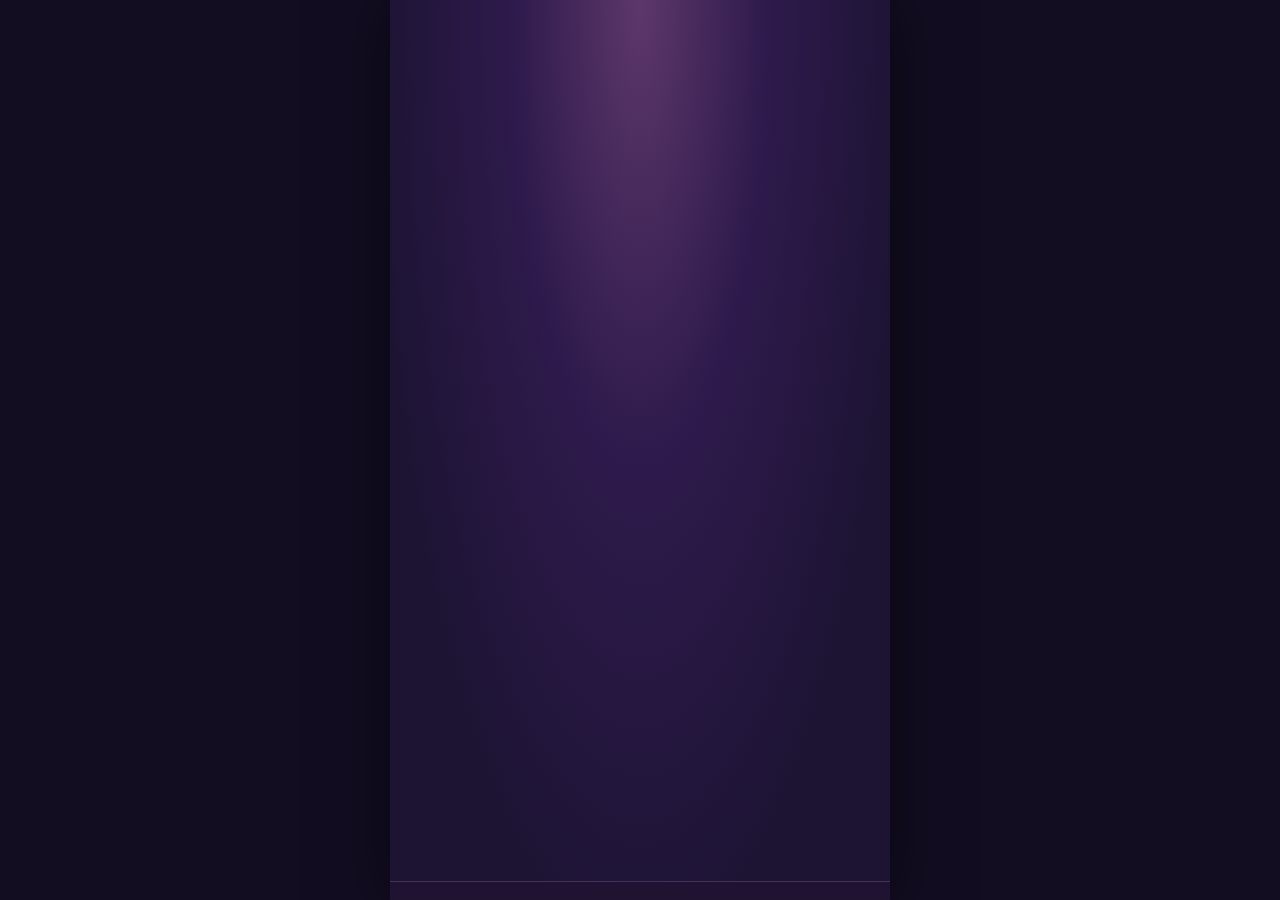
==== kirtan-tiles/index.html @ 55870509 "Add standalone Kirtan Tiles rhythm game with five synced tracks and responsive interface" ====
<!doctype html>
<html lang="en"><head><meta charset="utf-8"><meta name="viewport" content="width=device-width,initial-scale=1,viewport-fit=cover"><meta name="theme-color" content="#211442"><title>Kirtan Tiles — Tap the divine rhythm</title><link rel="manifest" href="manifest.webmanifest"><style>
:root{--bg:#20133b;--ink:#fff8e7;--muted:#cbbddc;--gold:#f8cf7a;--violet:#8054bb;--a:#eeb766;--b:#8a4e9a;--surface:#33214f;--safe:env(safe-area-inset-bottom,0px)}*{box-sizing:border-box}html,body{margin:0;min-height:100%;background:#120d21;color:var(--ink);font-family:system-ui,-apple-system,BlinkMacSystemFont,"Segoe UI",sans-serif}body{overscroll-behavior:none}button,input,select{font:inherit}button{color:inherit;cursor:pointer;touch-action:manipulation;-webkit-tap-highlight-color:transparent;border:0;background:none}button:focus-visible,input:focus-visible,select:focus-visible{outline:2px solid #ffda8e;outline-offset:3px}button:disabled{opacity:.48;cursor:default}#app{width:100%;max-width:500px;min-height:100vh;min-height:100dvh;margin:auto;background:radial-gradient(ellipse at 50% 0%,#5d376b 0%,#2e1a4c 36%,#1d1434 75%);position:relative;isolation:isolate;overflow:hidden;box-shadow:0 0 60px #0008}#app[data-page=game]{height:100vh;height:100dvh;min-height:0;display:flex;flex-direction:column;overflow:hidden;background:radial-gradient(ellipse at 50% 0%,var(--b),#231640 55%,#140d26 100%)}#app[data-skin=lotus]{--a:#f49ad2;--b:#944977}#app[data-skin=forest]{--a:#9cf2be;--b:#28674e}#app[data-skin=river]{--a:#8fe0fa;--b:#3b5d9d}.wrap{padding:0 20px calc(102px + var(--safe))}.top{display:flex;align-items:center;justify-content:space-between;gap:12px;padding:18px 0 12px}.brand{display:flex;gap:10px;align-items:center;font-size:14px;font-weight:800;letter-spacing:.13em}.brand small{display:block;letter-spacing:.06em;font-size:10px;color:var(--muted);margin-top:3px;font-weight:500}.brandmark{width:37px;height:37px;display:grid;place-items:center;background:linear-gradient(140deg,#ffdfa0,#b87b32);border-radius:12px;color:#492650;box-shadow:0 4px 0 #1a102e}.icon{width:22px;height:22px;display:inline-block;vertical-align:middle;flex-shrink:0}.iconbtn{width:44px;height:44px;border:1px solid #ffffff26;border-radius:16px;background:#ffffff0c;display:grid;place-items:center}.iconbtn:active,.cardbtn:active{transform:scale(.97)}.pill{display:inline-flex;align-items:center;gap:6px;border-radius:30px;background:#211432b0;border:1px solid #f7d78b42;color:#ffdc96;padding:8px 12px;font-size:12px;font-weight:800;white-space:nowrap}.hero{position:relative;margin-top:10px;border:1px solid #f2ce814a;border-radius:27px;background:radial-gradient(ellipse at 50% 46%,#8c5c90 0%,#513063 42%,#26163f 79%);overflow:hidden;min-height:326px;text-align:center;box-shadow:0 13px 26px #0d07194a}.hero:before,.hero:after{content:"";position:absolute;top:-45px;bottom:-45px;width:33%;border:1px solid #f9d99338;border-radius:50%;pointer-events:none}.hero:before{left:-18%}.hero:after{right:-18%}.hero .eyebrow{position:relative;padding-top:19px;font-size:10px;letter-spacing:.26em;color:#fbe0a1;font-weight:700}.hero h1{position:relative;font-family:Georgia,serif;font-size:clamp(42px,12vw,62px);font-weight:700;line-height:.87;margin:11px 0 0;letter-spacing:-2px;text-shadow:0 3px 1px #342041}.hero h1 span{display:block;color:#ffd384;font-size:.78em;letter-spacing:4px;margin-top:7px}.heroart{width:100%;height:184px;display:block;margin:0 auto;position:relative}.hero .sub{position:relative;margin:-2px 10px 18px;font-size:12px;color:#f2dbf4;font-weight:500;letter-spacing:.06em}.play{min-height:62px;border-radius:19px;background:linear-gradient(180deg,#ffe2a2,#f1b85f 60%,#d89441);color:#352043;font-weight:900;font-size:19px;box-shadow:0 5px 0 #8c592c,0 9px 22px #0c081b55;display:flex;align-items:center;justify-content:center;gap:12px;width:100%;margin:17px 0 15px}.play:active{transform:translateY(3px);box-shadow:0 2px 0 #8c592c}.mini-label{font-size:10px;letter-spacing:.16em;font-weight:800;color:#e7c381;text-transform:uppercase}.sectionhead{display:flex;justify-content:space-between;align-items:center;gap:8px;margin:25px 0 13px}.sectionhead h2{margin:0;font-size:18px;font-weight:800}.sectionhead button{font-size:12px;color:var(--gold);padding:10px}.quickgrid{display:grid;grid-template-columns:1fr 1fr;gap:10px}.cardbtn,.panel{border:1px solid #bda6e33b;background:linear-gradient(145deg,#503263,#302045);border-radius:19px;box-shadow:0 5px 12px #130d2640}.cardbtn{text-align:left;padding:14px;min-height:98px;display:flex;flex-direction:column;gap:7px}.cardbtn .icon{color:#f3cb87;width:26px;height:26px}.cardbtn b{font-size:15px}.cardbtn small{color:#cbbcd9;font-size:11px;line-height:1.4}.nav{position:fixed;bottom:0;left:50%;transform:translateX(-50%);width:min(100%,500px);background:#211431f5;display:grid;grid-template-columns:repeat(4,1fr);padding:9px 10px calc(9px + var(--safe));border-top:1px solid #cfa97438;z-index:10;backdrop-filter:blur(10px)}.nav button{display:flex;flex-direction:column;align-items:center;gap:5px;padding:9px 2px;font-size:11px;color:#cbbddc;border-radius:13px;font-weight:650;min-height:54px}.nav button.active{color:#ffda96;background:#fbdc8d17}.nav .icon{width:21px;height:21px}.nav[hidden]{display:none}.pagehead{display:flex;align-items:center;gap:12px;margin:8px 0 17px}.pagehead h1{margin:0;font-size:24px;letter-spacing:-.6px}.pagehead p{font-size:12px;color:var(--muted);margin:5px 0 0}.tabs{display:flex;gap:7px;overflow:auto;scrollbar-width:none;margin:12px 0 18px;padding:2px 0}.tabs button{border:1px solid #fff2;border-radius:24px;padding:10px 14px;font-size:12px;font-weight:750;white-space:nowrap;min-height:44px}.tabs button.active{background:#ffda8f;color:#332144;border-color:#ffda8f}.song{display:grid;grid-template-columns:75px 1fr 44px;align-items:center;gap:12px;margin:10px 0;padding:10px;border:1px solid #c7afdd30;border-radius:19px;background:linear-gradient(145deg,#4a2e60,#302145);min-height:96px}.song .cover{width:75px;height:75px;display:grid;place-items:center;background:radial-gradient(circle at 30% 25%,var(--c),#38254b 100%);border-radius:13px;position:relative;overflow:hidden;border:1px solid #fff3}.cover svg{width:67px;height:67px}.song h3{margin:0 0 5px;font-size:15px;line-height:1.25}.song p{margin:0;font-size:11px;color:#d9c8e8}.song .tag{display:inline-block;color:#ffe0a5;font-size:10px;font-weight:800;margin:5px 0 0}.song .start{width:44px;height:44px;border-radius:15px;background:#f9ce85;color:#332045;display:grid;place-items:center}.song .start[disabled]{background:#493a62;color:#e3d4f7}.stars{font-size:16px;color:#ffda7b;letter-spacing:2px}.panel{padding:17px;margin:13px 0}.panel h2{font-size:17px;margin:0 0 8px}.panel p{color:var(--muted);font-size:13px;line-height:1.55}.row{display:flex;align-items:center;justify-content:space-between;gap:12px;padding:13px 0;border-bottom:1px solid #ffffff17}.row:last-child{border:0}.row label,.row span{font-size:13px}.row small{display:block;color:var(--muted);font-size:11px;margin-top:4px}.row input[type=range]{width:44%;accent-color:#f5cf87}.row select{background:#241735;border:1px solid #806899;border-radius:11px;color:white;padding:9px;max-width:48%}.toggle{padding:9px 14px;border-radius:25px;border:1px solid #f5d48c55;color:#ffda96;min-width:65px;min-height:44px}.toggle.on{background:#f5cf87;color:#352044;font-weight:800}.muted{color:var(--muted);font-size:12px;line-height:1.5}.skin-grid{display:grid;grid-template-columns:1fr 1fr;gap:10px}.skin{padding:11px;border:1px solid #fff2;background:#35234e;border-radius:17px}.skin-art{height:90px;display:flex;justify-content:center;align-items:center;gap:4px;border-radius:11px;background:radial-gradient(circle,var(--c),#21142f)}.skin-art i{width:19%;height:50px;border-radius:7px;background:linear-gradient(#fff9,var(--c));border:1px solid #ffe3a2;transform:translateY(var(--offset,0px))}.skin b{display:block;margin:9px 0 4px;font-size:13px}.skin button{width:100%;border-radius:10px;min-height:40px;background:#f3cb85;color:#342146;font-weight:800;font-size:12px}.skin.active{border-color:#ffda96}.skin.active button{background:#f3cb8530;color:#ffe0a6}.game-head{display:flex;gap:10px;align-items:center;justify-content:space-between;padding:10px 14px 7px;flex-shrink:0}.game-head .songtitle{flex:1;min-width:0}.songtitle b{display:block;white-space:nowrap;text-overflow:ellipsis;overflow:hidden;font-size:14px}.songtitle small{color:var(--muted);font-size:10px}.game-head .iconbtn{width:40px;height:40px}.progress{height:4px;border-radius:8px;background:#ffffff25;margin:0 14px 7px;overflow:hidden;flex-shrink:0}.progress i{display:block;width:0;height:100%;background:linear-gradient(90deg,#ac7bea,var(--a));box-shadow:0 0 8px var(--a)}.game-hud{display:grid;grid-template-columns:1fr 1fr 1fr;text-align:center;margin:0 13px 7px;padding:8px 0;border:1px solid #ffffff25;background:#22133588;border-radius:15px;flex-shrink:0}.game-hud small{font-size:9px;letter-spacing:.13em;text-transform:uppercase;color:#d9c8ea;font-weight:800;display:block}.game-hud strong{font-size:19px;font-variant-numeric:tabular-nums;display:block;line-height:1.25;color:#fff6df}.game-hud strong.accent{color:var(--a)}.stage{position:relative;flex:1;min-height:0;margin:0 12px;overflow:hidden;background:linear-gradient(#28163ed9,#28163ee8 70%,#180e2f);border:1px solid #d1b7ed45;border-radius:19px 19px 12px 12px;touch-action:none;user-select:none;isolation:isolate}.stage:before{position:absolute;inset:0;content:"";background:radial-gradient(ellipse at 50% 16%,var(--b),transparent 66%);opacity:.56;pointer-events:none}.lanes{position:absolute;inset:0;display:grid;grid-template-columns:repeat(4,1fr);pointer-events:none}.lane{border-right:1px solid #d6bbed28;position:relative;background:linear-gradient(90deg,#fff0,#fff2 50%,#fff0);opacity:.4}.lane:last-child{border:0}.lane.lit{opacity:1;background:linear-gradient(0deg,var(--a),transparent 45%)}.stage-ornament{position:absolute;inset:11% 10% auto;opacity:.11;width:80%;pointer-events:none}.notes{position:absolute;inset:0;pointer-events:none;overflow:hidden;z-index:2}.note{position:absolute;left:calc(var(--lane)*25% + 2%);width:21%;height:64px;top:0;border-radius:12px;border:1px solid #ffdf9e;background:linear-gradient(145deg,#ffe4a8,#c58542);box-shadow:0 4px 0 #6e492a,0 0 13px #fbc77445;display:grid;place-items:center;will-change:transform;color:#4c2b57}.note:nth-child(4n+2){background:linear-gradient(145deg,#f6b9ee,#a562bd);border-color:#ffdcff;box-shadow:0 4px 0 #5b326d,0 0 13px #ff98df35}.note .icon{width:29px;height:29px}.note.hit{opacity:0;transition:opacity .1s}.strike{position:absolute;left:0;right:0;top:82%;height:2px;background:var(--a);box-shadow:0 0 13px 2px var(--a);z-index:3;pointer-events:none}.strike:after{content:"";position:absolute;inset:-17px 0;background:linear-gradient(transparent,#f6d28b18,transparent)}.pads{position:absolute;top:82%;bottom:0;left:0;right:0;display:grid;grid-template-columns:repeat(4,1fr);z-index:4;pointer-events:none}.pad{position:relative;display:flex;align-items:center;justify-content:center;flex-direction:column;color:#ffe4ab;border-right:1px solid #ba8c6e55;background:linear-gradient(#ffffff12,#0b061a55);font-size:10px;gap:5px;font-weight:800}.pad:last-child{border:0}.pad .icon{width:24px;height:24px}.pad.pressed{background:linear-gradient(#ffe2a688,#9d5eab44);color:#fff}.judgment{position:absolute;z-index:5;left:50%;top:44%;transform:translate(-50%,-50%);text-align:center;pointer-events:none;white-space:nowrap;font-size:clamp(25px,8vw,38px);font-weight:900;color:#ffe9b2;text-shadow:0 2px 1px #40244b,0 0 20px #dc9d49;opacity:0}.judgment.show{animation:judge .48s ease-out}.judgment small{display:block;font-size:12px;font-weight:700;letter-spacing:.1em;margin-top:3px;color:#fff}.judgment.miss{color:#ffadbd}.countdown{position:absolute;inset:0;z-index:6;display:grid;place-content:center;text-align:center;background:#1e123d68;pointer-events:none;text-shadow:0 4px #1c1232}.countdown[hidden]{display:none}.countdown strong{font-size:78px;color:#ffe3a3;line-height:1}.countdown span{font-size:13px;color:#f8edff;margin-top:10px;font-weight:700}.game-foot{text-align:center;padding:8px 10px calc(8px + var(--safe));font-size:11px;color:#d4c4e3;flex-shrink:0}.dialog-back{position:fixed;inset:0;background:#100a23bb;display:grid;place-items:center;z-index:20;padding:18px;backdrop-filter:blur(5px)}.dialog{width:min(100%,430px);max-height:92dvh;overflow:auto;border:1px solid #e9c68670;background:radial-gradient(ellipse at 50% 0,#684372,#2f204a 75%);border-radius:28px;padding:23px;text-align:center;box-shadow:0 20px 50px #0008}.dialog h2{font-size:27px;letter-spacing:-.5px;margin:8px 0 4px}.dialog p{font-size:13px;color:#e2d2ef;line-height:1.5;margin:8px 0 20px}.dialog .play{margin:12px 0}.outline{display:block;border:1px solid #ebd0ac55;border-radius:15px;width:100%;padding:14px;font-size:14px;font-weight:800;min-height:48px;margin:10px 0;color:#ffe6ae}.result-art{display:grid;place-items:center;margin:10px 0 4px}.result-art svg{width:150px;height:110px}.result-stars{font-size:39px;letter-spacing:5px;color:#ffda87;text-shadow:0 0 15px #f3af5566;line-height:1.15}.result-score{font-size:45px;letter-spacing:-1px;font-weight:900;margin:8px 0 12px}.metrics{display:grid;grid-template-columns:repeat(3,1fr);gap:8px;margin:13px 0}.metrics div{border:1px solid #ffffff25;background:#25163d80;border-radius:13px;padding:12px 2px}.metrics small{display:block;font-size:10px;color:#cbbcdc;margin-bottom:4px}.metrics b{font-size:17px}.badge{display:inline-block;padding:7px 12px;border:1px solid #ffdaa64d;border-radius:20px;font-size:12px;color:#ffdda2;background:#ffd78913;font-weight:800}.twinkle{animation:float 4s ease-in-out infinite}@keyframes float{50%{transform:translateY(-6px)}}@keyframes judge{0%{opacity:0;transform:translate(-50%,-42%) scale(.85)}18%{opacity:1;transform:translate(-50%,-50%) scale(1.1)}70%{opacity:1}100%{opacity:0;transform:translate(-50%,-75%) scale(1)}}@media(max-width:360px){.wrap{padding-left:13px;padding-right:13px}.hero{min-height:302px}.heroart{height:164px}.song{grid-template-columns:61px 1fr 44px;gap:9px}.song .cover{width:61px;height:65px}.game-hud strong{font-size:17px}.note{height:55px}}@media(max-height:590px){.game-head{padding-top:5px}.game-hud{padding:3px 0}.game-foot{padding-top:4px}.note{height:48px}}@media(prefers-reduced-motion:reduce){.twinkle{animation:none}.judgment.show{animation-duration:.35s}}
</style></head><body><main id="app" data-page="home" data-skin="gold"><div id="screen"></div><nav id="nav" class="nav" aria-label="Navigation"></nav></main><div id="modal"></div>
<script>
'use strict';
const $=id=>document.getElementById(id), app=$('app'), screen=$('screen'), nav=$('nav'), modal=$('modal');
const path={home:'M3 10l9-7 9 7v10h-6v-7H9v7H3z',music:'M9 18V5l12-2v13M9 18a3 3 0 1 1-3-3h3m12 1a3 3 0 1 1-3-3h3',spark:'M12 2l2.7 7.3L22 12l-7.3 2.7L12 22l-2.7-7.3L2 12l7.3-2.7z',settings:'M12 8a4 4 0 1 0 0 8 4 4 0 0 0 0-8z M12 2v3m0 14v3M2 12h3m14 0h3M5 5l2 2m10 10 2 2M19 5l-2 2M7 17l-2 2',play:'M8 4l13 8-13 8z',back:'M19 12H5m7-7-7 7 7 7',pause:'M8 5v14M16 5v14',lock:'M6 10h12v10H6zM8 10V7a4 4 0 0 1 8 0v3',trophy:'M7 3h10v8a5 5 0 0 1-10 0zM7 5H3v3a4 4 0 0 0 4 4m10-7h4v3a4 4 0 0 1-4 4M12 16v5m-5 0h10',lotus:'M12 21C7 20 3 17 2 11c5 0 8 3 10 7C9 13 8 7 12 3c4 4 3 10 0 15 2-4 5-7 10-7-1 6-5 9-10 10z',flute:'M3 19 20 2l2 2L5 21zM10 15l-1-1m5-3-1-1m5-3-1-1',drum:'M6 4q6-3 12 0l3 14q-9 5-18 0zM6 4q6 5 12 0M3 18q9-4 18 0M8 7l-2 10m6-9v8m4-9 2 10',bell:'M4 17h16l-3-4V8a5 5 0 0 0-10 0v5zm6 3a2 2 0 0 0 4 0',grid:'M3 3h7v7H3zM14 3h7v7h-7zM3 14h7v7H3zM14 14h7v7h-7z',calendar:'M4 6h16v15H4zM4 10h16M8 3v6m8-6v6M8 14h2m4 0h2m-8 4h2',headphones:'M3 14v-3a9 9 0 0 1 18 0v3M3 13h4v7H3zm14 0h4v7h-4z',check:'M4 12l5 5L20 6',refresh:'M20 7a9 9 0 1 0 1 8m-1-8V2m0 5h-5'};
const ic=(n)=>'<svg class="icon" viewBox="0 0 24 24" fill="none" stroke="currentColor" stroke-width="1.75" stroke-linecap="round" stroke-linejoin="round" aria-hidden="true"><path d="'+(path[n]||path.spark)+'"/></svg>';
function art(type='hero'){let id='art'+type;return '<svg viewBox="0 0 380 190" xmlns="http://www.w3.org/2000/svg" aria-hidden="true"><defs><linearGradient id="'+id+'g" x2=".2" y2="1"><stop stop-color="#ffe8a4"/><stop offset=".5" stop-color="#e4a75b"/><stop offset="1" stop-color="#a45a3e"/></linearGradient><linearGradient id="'+id+'v" x2="1" y2="1"><stop stop-color="#d6a1db"/><stop offset="1" stop-color="#68417b"/></linearGradient><radialGradient id="'+id+'s"><stop stop-color="#f8d88a" stop-opacity=".62"/><stop offset="1" stop-color="#e1a2ca" stop-opacity="0"/></radialGradient></defs><ellipse cx="190" cy="91" rx="125" ry="87" fill="url(#'+id+'s)"/><g fill="none" stroke="#f9d58e" stroke-opacity=".5"><path d="M62 164V90Q62 46 98 37Q153 17 190 1Q227 17 282 37Q318 46 318 90V164"/><path d="M75 165V93Q75 52 109 45Q156 27 190 11Q224 27 271 45Q305 52 305 93V165"/><path d="M34 174H346M85 179h210"/></g><g opacity=".4" fill="#f5d699"><circle cx="102" cy="65" r="2"/><circle cx="276" cy="57" r="3"/><circle cx="50" cy="115" r="2"/><circle cx="324" cy="119" r="2"/><circle cx="244" cy="28" r="2"/><circle cx="139" cy="35" r="2"/></g><g transform="translate(190 87) rotate(-27)"><path d="M-8 24Q-62-16-36-59Q-7-91 15-57Q39-22 8 24L0 48Z" fill="#539580" stroke="#ecd382" stroke-width="1.3"/><path d="M-4 13Q-35-15-21-43Q-4-65 11-41Q24-14 5 13Z" fill="#dfb266"/><ellipse cx="-4" cy="-23" rx="12" ry="19" fill="#247a90"/><ellipse cx="-4" cy="-23" rx="6" ry="10" fill="#50306c"/><path d="M0 49Q-2 17-4-23" stroke="#f0cb76" stroke-width="1.8" fill="none"/></g><g transform="translate(190 112) rotate(-24)"><rect x="-107" y="-10" width="213" height="20" rx="10" fill="url(#'+id+'g)" stroke="#ffdf99" stroke-width="1.5"/><path d="M-88-10V10M-80-10V10M78-10V10M87-10V10" stroke="#8d5a44" stroke-width="3"/>'+[-46,-25,-4,17,38,59].map(x=>'<ellipse cx="'+x+'" cy="-1" rx="4.5" ry="5" fill="#68425a" stroke="#fce2a2" stroke-width=".8"/>').join('')+'<path d="M98-7q18-10 23 4m-20 8q17 8 26-3" stroke="#f9d58d" fill="none" stroke-width="2"/></g><g transform="translate(86 135) rotate(13)"><path d="M-34-19Q0-35 34-19L40 19Q0 36-40 19Z" fill="url(#'+id+'v)" stroke="#f6cb86" stroke-width="2"/><ellipse cx="-35" cy="0" rx="12" ry="21" fill="#ffe0a0" stroke="#88563f" stroke-width="2"/><ellipse cx="-35" cy="0" rx="5" ry="11" fill="#65415c"/><ellipse cx="35" cy="0" rx="11" ry="21" fill="#e9bd80" stroke="#875244" stroke-width="2"/><path d="M-24-22-17 23M-10-26-6 26M4-26 7 26M18-24 23 22" stroke="#ffe0a0" stroke-width="1.5"/></g><g transform="translate(287 140)"><ellipse cx="-13" cy="0" rx="22" ry="12" fill="#9d613e" transform="rotate(-15)"/><ellipse cx="-13" cy="-3" rx="22" ry="12" fill="url(#'+id+'g)" stroke="#ffe1a0"/><ellipse cx="15" cy="10" rx="22" ry="12" fill="#a2663d" transform="rotate(20)"/><ellipse cx="15" cy="7" rx="22" ry="12" fill="url(#'+id+'g)" stroke="#ffe1a0"/><ellipse cx="-13" cy="-3" rx="7" ry="4" fill="#9d633c"/><ellipse cx="15" cy="7" rx="7" ry="4" fill="#9d633c"/></g><g fill="#f5cce9" stroke="#f5d58a" stroke-width=".8" transform="translate(190 174)"><path d="M0 0Q-24-1-33-17Q-15-18 0 0Q-12-20 0-28Q12-20 0 0Q15-18 33-17Q24-1 0 0Z"/></g><g fill="#ffe0a0"><path d="M44 70l2 6 6 2-6 2-2 6-2-6-6-2 6-2zM335 66l2 6 6 2-6 2-2 6-2-6-6-2 6-2zM224 78l1 4 4 1-4 1-1 4-1-4-4-1 4-1z"/></g></svg>'}
function cover(song){return '<svg viewBox="0 0 80 80" aria-hidden="true"><circle cx="40" cy="40" r="32" fill="#ffffff11" stroke="#ffe3a252"/><path d="M11 60V33Q11 18 40 6Q69 18 69 33V60M8 63H72" fill="none" stroke="#ffe2a375" stroke-width="1.5"/><g transform="translate(20 20) scale(1.67)" fill="none" stroke="#ffe2a3" stroke-width="1.5" stroke-linecap="round" stroke-linejoin="round"><path d="'+path[song.icon]+'"/></g><path d="M8 19l2 4 4 2-4 2-2 4-2-4-4-2 4-2zM71 47l2 4 4 2-4 2-2 4-2-4-4-2 4-2z" fill="#ffe0a0"/></svg>'}
const trn={home:['Home','होम','मुख्यपृष्ठ'],songs:['Songs','धुनें','धून'],collection:['Collection','संग्रह','संग्रह'],settings:['Settings','सेटिंग्स','सेटिंग्ज'],title:['Kirtan Tiles','कीर्तन टाइल्स','कीर्तन टाइल्स'],tag:['Tap the divine rhythm','भक्ति की लय में खेलें','भक्तीच्या तालात खेळा'],play:['Play now','खेलें','खेळा'],choose:['Choose a rhythm','धुन चुनें','धून निवडा'],daily:['Daily challenge','दैनिक चुनौती','दैनिक आव्हान'],dailySub:['A new rhythm every day','हर दिन नई धुन','दररोज नवी धून'],practice:['Practice mode','अभ्यास','सराव'],practiceSub:['Play without pressure','बिना दबाव खेलें','दडपणाशिवाय खेळा'],how:['How to play','कैसे खेलें','कसे खेळायचे'],howBody:['Tap a lane when its tile reaches the gold line. Perfect timing builds a combo. Finish with at least 60% accuracy to unlock the next rhythm. Practice never locks you out.','जब टाइल सुनहरी रेखा तक पहुँचे तो उसी लेन पर टैप करें। सही समय से कॉम्बो बढ़ता है। अगली धुन के लिए 60% सटीकता चाहिए।','टाइल सोनेरी रेषेवर आल्यावर त्या लेनवर टॅप करा. योग्य वेळ साधल्यास कॉम्बो वाढतो. पुढील धूनसाठी 60% अचूकता हवी.'],all:['All','सभी','सर्व'],easy:['Easy','आसान','सोपी'],medium:['Medium','मध्यम','मध्यम'],hard:['Hard','कठिन','कठीण'],score:['Score','अंक','गुण'],combo:['Combo','कॉम्बो','कॉम्बो'],accuracy:['Accuracy','सटीकता','अचूकता'],best:['Best score','सर्वोच्च अंक','सर्वोच्च गुण'],perfect:['Perfect','परफेक्ट','परफेक्ट'],great:['Great','बहुत अच्छा','खूप छान'],good:['Good','अच्छा','छान'],miss:['Miss','चूक','चूक'],ready:['Get ready','तैयार रहें','तयार व्हा'],tap:['Tap on the golden line','सुनहरी रेखा पर टैप करें','सोनेरी रेषेवर टॅप करा'],paused:['Paused','रुका हुआ','थांबले'],resume:['Resume','जारी रखें','पुढे खेळा'],retry:['Retry','फिर खेलें','पुन्हा खेळा'],exit:['Back to songs','धुनों पर जाएँ','धूनांकडे परत'],complete:['Wonderful seva!','बहुत सुंदर सेवा!','सुंदर सेवा!'],again:['Keep the rhythm!','लय का अभ्यास करें!','तालाचा सराव करा!'],next:['Next rhythm','अगली धुन','पुढील धून'],finished:['Rhythm complete','धुन पूरी हुई','धून पूर्ण'],max:['Max combo','अधिकतम कॉम्बो','कमाल कॉम्बो'],hits:['Notes hit','सही नोट','योग्य नोट्स'],on:['On','चालू','चालू'],off:['Off','बंद','बंद'],music:['Music volume','संगीत की आवाज़','संगीताचा आवाज'],effects:['Effects volume','ध्वनि की आवाज़','ध्वनीचा आवाज'],language:['Language','भाषा','भाषा'],offset:['Timing adjustment','समय समायोजन','वेळ समायोजन'],offsetSub:['For audio delay on Bluetooth','ब्लूटूथ ऑडियो देरी के लिए','ब्लूटूथ ऑडिओ विलंबासाठी'],privacy:['Offline-ready • No ads • No account','ऑफलाइन • विज्ञापन नहीं • खाता नहीं','ऑफलाइन • जाहिराती नाहीत • खाते नाही'],unlock:['Unlock with stars','सितारों से खोलें','ताऱ्यांनी उघडा'],apply:['Apply','लगाएँ','लावा'],active:['Applied','लगा हुआ','लागू'],stars:['Stars earned','प्राप्त सितारे','मिळालेले तारे'],practiceOnly:['Practice complete','अभ्यास पूरा','सराव पूर्ण'],audioFail:['Audio is unavailable. You can still play in silent mode.','ऑडियो उपलब्ध नहीं है। आप बिना ध्वनि खेल सकते हैं।','ऑडिओ उपलब्ध नाही. आवाजाशिवाय खेळता येईल.']};
const songs=[{id:'forest',name:['Vrindavan Morning','वृंदावन प्रभात','वृंदावन प्रभात'],kind:'easy',bpm:84,bars:12,root:60,icon:'flute',color:'#548c82',style:'forest'},{id:'kartal',name:['Kartal Joy','करताल आनंद','करताल आनंद'],kind:'easy',bpm:100,bars:12,root:62,icon:'bell',color:'#a470a1',style:'lotus'},{id:'yamuna',name:['Yamuna Melody','यमुना की धुन','यमुनेची धून'],kind:'medium',bpm:112,bars:16,root:60,icon:'lotus',color:'#577fad',style:'river'},{id:'mridanga',name:['Mridanga Utsav','मृदंग उत्सव','मृदंग उत्सव'],kind:'medium',bpm:124,bars:16,root:65,icon:'drum',color:'#b97959',style:'gold'},{id:'sankirtan',name:['Sankirtan Celebration','संकीर्तन उत्सव','संकीर्तन उत्सव'],kind:'hard',bpm:144,bars:20,root:62,icon:'music',color:'#9b6db5',style:'lotus'}];
const skins=[{id:'gold',name:'Temple Gold',cost:0,c:'#eab66f'},{id:'lotus',name:'Lotus Bloom',cost:3,c:'#d68ec7'},{id:'forest',name:'Vrindavan Green',cost:6,c:'#75c69a'},{id:'river',name:'Yamuna Blue',cost:10,c:'#83cbe9'}];
const defaults={lang:'en',music:70,effects:70,offset:0,skin:'gold',best:{},unlocked:1};let state={...defaults};try{const x=JSON.parse(localStorage.getItem('kt-save-v1')||'{}');if(x&&typeof x==='object'){state={...defaults,...x};state.unlocked=Math.max(1,Math.min(songs.length,Number(state.unlocked)||1));if(!['en','hi','mr'].includes(state.lang))state.lang='en';if(!skins.some(s=>s.id===state.skin))state.skin='gold';if(!state.best||typeof state.best!=='object')state.best={};for(const k of ['music','effects'])state[k]=Math.max(0,Math.min(100,Number(state[k])||0));state.offset=Math.max(-200,Math.min(200,Number(state.offset)||0))}}catch{}const save=()=>{try{localStorage.setItem('kt-save-v1',JSON.stringify(state))}catch{}};
const lang=()=>['en','hi','mr'].indexOf(state.lang),t=k=>trn[k]?.[lang()]||k,sname=s=>s.name[lang()],fmt=n=>Math.round(n).toLocaleString('en-IN'),starCount=()=>Object.values(state.best).reduce((a,b)=>a+(Math.min(3,Math.max(0,+b.stars||0))),0);
let page='home',filter='all',practice=false,selectedSong=0,run=null,raf=0,ac=null,bus=null,fx=null,noise=null,voices=new Set(),soundReady=false,screenVersion=0;
const button=(label,act,cls='outline',icon='')=>'<button class="'+cls+'" data-act="'+act+'">'+(icon?ic(icon):'')+t(label)+'</button>';
function top(){return '<div class="top"><div class="brand"><span class="brandmark">'+ic('lotus')+'</span><div>KIRTAN TILES<small>RHYTHM &amp; DEVOTION</small></div></div><span class="pill">'+ic('spark')+' '+starCount()+'</span></div>'}
function title(key,sub=''){return '<div class="pagehead"><button class="iconbtn" data-act="home" aria-label="'+t('home')+'">'+ic('back')+'</button><div><h1>'+t(key)+'</h1>'+(sub?'<p>'+sub+'</p>':'')+'</div></div>'}
function duration(s){let d=Math.round(s.bars*4*60/s.bpm);return Math.floor(d/60)+':'+String(d%60).padStart(2,'0')}
function stars(n){return '<span class="stars" aria-label="'+n+' stars">'+('★'.repeat(n)+'☆'.repeat(3-n))+'</span>'}
function songCard(s,i){let locked=!practice&&i>=state.unlocked,b=state.best[s.id];return '<article class="song"><div class="cover" style="--c:'+s.color+'">'+cover(s)+'</div><div><h3>'+sname(s)+'</h3><p>'+s.bpm+' BPM · '+duration(s)+'</p><span class="tag">'+t(s.kind)+'</span> '+(b?stars(b.stars||0):'')+'</div><button class="start" data-act="song:'+i+'" '+(locked?'disabled':'')+' aria-label="'+(locked?t('unlock'):t('play'))+' '+sname(s)+'">'+ic(locked?'lock':'play')+'</button></article>'}
function stopRun(){cancelAnimationFrame(raf);raf=0;if(run)run.active=false;stopVoices()}
function render(p){if(page==='game'&&p!=='game'){stopRun();run=null}page=p;screenVersion++;modal.innerHTML='';app.dataset.page=p;app.dataset.skin=state.skin;document.documentElement.lang=state.lang;nav.hidden=p==='game';nav.innerHTML=[['home','home'],['songs','music'],['collection','spark'],['settings','settings']].map(([k,i])=>'<button class="'+(p===k?'active':'')+'" data-act="'+k+'">'+ic(i)+t(k)+'</button>').join('');let h='';if(p==='home'){h=top()+'<div class="hero"><div class="eyebrow">A RHYTHM OF DEVOTION</div><h1>Kirtan<span>TILES</span></h1><div class="heroart twinkle">'+art('hero')+'</div><p class="sub">'+t('tag')+'</p></div>'+button('play','play','play','play')+'<div class="quickgrid"><button class="cardbtn" data-act="daily">'+ic('calendar')+'<b>'+t('daily')+'</b><small>'+t('dailySub')+'</small></button><button class="cardbtn" data-act="practice">'+ic('headphones')+'<b>'+t('practice')+'</b><small>'+t('practiceSub')+'</small></button></div><div class="sectionhead"><h2>'+t('choose')+'</h2><button data-act="songs">'+t('all')+' →</button></div>'+songCard(songs[Math.min(state.unlocked-1,songs.length-1)],Math.min(state.unlocked-1,songs.length-1))+'<p class="muted">'+t('privacy')+'</p><button class="outline" data-act="games">'+ic('grid')+' Bhakti Gems</button>'}
else if(p==='songs'){h=top()+title(practice?'practice':'songs',t('choose'))+'<div class="tabs">'+['all','easy','medium','hard'].map(k=>'<button class="'+(filter===k?'active':'')+'" data-act="filter:'+k+'">'+t(k)+'</button>').join('')+'</div>'+songs.map((s,i)=>filter==='all'||s.kind===filter?songCard(s,i):'').join('')+'<div class="panel"><h2>'+t('how')+'</h2><p>'+t('howBody')+'</p></div>'}
else if(p==='collection'){h=top()+title('collection',t('stars')+' · '+starCount())+'<div class="skin-grid">'+skins.map(s=>'<div class="skin '+(state.skin===s.id?'active':'')+'"><div class="skin-art" style="--c:'+s.c+'"><i style="--offset:10px"></i><i style="--offset:-7px"></i><i style="--offset:3px"></i><i style="--offset:-13px"></i></div><b>'+s.name+'</b><div class="muted">'+s.cost+' ★</div><button data-act="skin:'+s.id+'" '+(starCount()<s.cost||state.skin===s.id?'disabled':'')+'>'+t(state.skin===s.id?'active':starCount()<s.cost?'unlock':'apply')+'</button></div>').join('')+'</div><div class="sectionhead"><h2>'+t('best')+'</h2></div>'+songs.map(s=>'<div class="row"><span>'+sname(s)+'</span><b>'+fmt(state.best[s.id]?.score||0)+'</b></div>').join('')}
else if(p==='settings'){h=top()+title('settings')+'<div class="panel"><div class="row"><label for="music">'+t('music')+'</label><input type="range" min="0" max="100" step="5" id="music" value="'+state.music+'"></div><div class="row"><label for="effects">'+t('effects')+'</label><input type="range" min="0" max="100" step="5" id="effects" value="'+state.effects+'"></div><div class="row"><label for="offset">'+t('offset')+' <b id="offset-value">'+state.offset+' ms</b><small>'+t('offsetSub')+'</small></label><input type="range" min="-200" max="200" step="10" id="offset" value="'+state.offset+'"></div><div class="row"><label for="language">'+t('language')+'</label><select id="language"><option value="en">English</option><option value="hi">हिन्दी</option><option value="mr">मराठी</option></select></div></div><div class="panel"><h2>'+t('how')+'</h2><p>'+t('howBody')+'</p><p>'+t('privacy')+'</p></div>'}
if(p!=='game'){screen.className='wrap';screen.style.cssText='';screen.innerHTML=h;if(p==='settings')$('language').value=state.lang;window.scrollTo(0,0)}}
const laneIcons=['lotus','flute','drum','bell'];const patterns=[[0,2,1,3,1,2,0,3],[1,3,2,0,2,1,3,0],[0,1,2,3,2,1,0,2],[3,1,2,0,1,3,0,2]];
const melody=[[0,2,4,7,4,2,0,2],[4,7,9,7,4,2,0,4],[7,9,12,9,7,4,2,4],[2,4,7,4,2,0,-3,0]];
function chart(s){let beat=60/s.bpm,out=[],k=0;for(let bar=0;bar<s.bars;bar++){let steps=s.kind==='easy'?(bar%3===2?[0,1,1.5,2,3]:[0,1,2,3]):s.kind==='medium'?[0,.5,1,2,2.5,3]:[0,.5,1,1.5,2,2.5,3,3.5];if(bar===s.bars-1)steps=steps.filter(v=>v<=3);steps.forEach((p,j)=>{let lane=patterns[(bar+selectedSong)%4][j%8],note=s.root+12+melody[(bar+selectedSong)%4][j%8];out.push({time:((bar*4)+p)*beat,lane,note,status:0,idx:k++})})}return out}
const freq=n=>440*Math.pow(2,(n-69)/12);function initAudio(){try{if(!ac){ac=new(window.AudioContext||window.webkitAudioContext)();bus=ac.createGain();fx=ac.createGain();let master=ac.createDynamicsCompressor();master.threshold.value=-14;master.ratio.value=3;bus.connect(master);fx.connect(master);master.connect(ac.destination);noise=ac.createBuffer(1,Math.floor(ac.sampleRate*.35),ac.sampleRate);let d=noise.getChannelData(0);for(let i=0;i<d.length;i++)d[i]=Math.random()*2-1}bus.gain.value=state.music/100*.65;fx.gain.value=state.effects/100*.65;return ac.resume().then(()=>{soundReady=true;return true},()=>false)}catch{return Promise.resolve(false)}}
function voice(n,when,dur,amp,kind='sine',dest=bus){if(!ac||!dest)return;try{let at=Math.max(ac.currentTime+.003,when),osc=ac.createOscillator(),gain=ac.createGain();osc.type=kind;osc.frequency.value=n;gain.gain.setValueAtTime(.0001,at);gain.gain.exponentialRampToValueAtTime(Math.max(.0002,amp),at+.018);gain.gain.exponentialRampToValueAtTime(.0001,at+Math.max(.04,dur));osc.connect(gain);gain.connect(dest);osc.start(at);osc.stop(at+dur+.02);voices.add(osc);osc.onended=()=>{voices.delete(osc);osc.disconnect();gain.disconnect()}}catch{}}
function flute(n,at,d){let f=freq(n);voice(f,at,d,.12);voice(f*2,at,d*.88,.026);voice(f*3,at,d*.65,.009)}
function percussion(at,accent){voice(accent?86:210,at,accent?.2:.1,accent?.13:.07,'sine');voice(accent?126:337,at,.09,.045,'triangle');if(!noise||!ac)return;try{let source=ac.createBufferSource(),g=ac.createGain(),f=ac.createBiquadFilter();source.buffer=noise;f.type='bandpass';f.frequency.value=accent?700:3700;f.Q.value=.8;g.gain.setValueAtTime(.035,at);g.gain.exponentialRampToValueAtTime(.0001,at+.08);source.connect(f);f.connect(g);g.connect(bus);source.start(at);source.stop(at+.09);voices.add(source);source.onended=()=>{voices.delete(source);source.disconnect();f.disconnect();g.disconnect()}}catch{}}
function stopVoices(){for(const v of voices){try{v.stop()}catch{}}voices.clear()}
function feedback(kind){if(!ac||!soundReady||state.effects===0)return;let now=ac.currentTime;const seq=kind==='perfect'?[880,1174.66]:kind==='great'?[783.99]:kind==='good'?[659.25]:kind==='miss'?[220]:kind==='win'?[523.25,659.25,783.99,1046.5,1318.5]:[440,392,329.63];seq.forEach((n,i)=>voice(n,now+i*(kind==='win'?.12:.045),kind==='win'?.34:.12,kind==='miss'?.035:.07,'sine',fx))}
function gameShell(s){screen.className='';screen.style.cssText='display:flex;flex-direction:column;flex:1;min-height:0';screen.innerHTML='<header class="game-head"><button class="iconbtn" data-act="pause" aria-label="'+t('paused')+'">'+ic('pause')+'</button><div class="songtitle"><b>'+sname(s)+'</b><small>'+s.bpm+' BPM · '+t(s.kind)+(practice?' · '+t('practice'):'')+'</small></div><span class="pill">'+ic('music')+' '+duration(s)+'</span></header><div class="progress"><i id="progress"></i></div><div class="game-hud"><div><small>'+t('score')+'</small><strong id="score">0</strong></div><div><small>'+t('combo')+'</small><strong class="accent" id="combo">0×</strong></div><div><small>'+t('accuracy')+'</small><strong id="acc">100%</strong></div></div><div class="stage" id="stage"><div class="lanes">'+laneIcons.map((x,i)=>'<div class="lane" id="lane'+i+'"></div>').join('')+'</div><div class="stage-ornament">'+art('stage')+'</div><div class="notes" id="notes"></div><div class="strike"></div><div class="pads">'+laneIcons.map((x,i)=>'<div class="pad" id="pad'+i+'">'+ic(x)+'<span>'+['D','F','J','K'][i]+'</span></div>').join('')+'</div><div class="judgment" id="judge"></div><div class="countdown" id="countdown"><strong id="count">3</strong><span>'+t('ready')+'</span></div></div><div class="game-foot">'+t('tap')+'</div>';const stage=$('stage');stage.addEventListener('pointerdown',e=>{e.preventDefault();let rect=stage.getBoundingClientRect(),lane=Math.max(0,Math.min(3,Math.floor((e.clientX-rect.left)/rect.width*4)));hit(lane)},{passive:false})}
function clock(){return run?(run.clockAudio&&ac?ac.currentTime:performance.now()/1000)-run.origin:0}
function start(i,p=practice){if(i<0||i>=songs.length||(!p&&i>=state.unlocked))return;stopRun();practice=p;selectedSong=i;let s=songs[i];page='game';app.dataset.page='game';app.dataset.skin=state.skin;nav.hidden=true;modal.innerHTML='';gameShell(s);let notes=chart(s);run={song:s,notes,active:false,paused:false,score:0,combo:0,max:0,hits:0,weighted:0,done:0,perfect:0,great:0,good:0,miss:0,origin:0,clockAudio:false,position:0,audioIdx:0,beatIdx:0,version:++screenVersion};let mine=run;initAudio().then(ok=>{if(run!==mine||page!=='game'||mine.paused)return;beginClock(0,ok)});let version=mine.version;setTimeout(()=>{if(run===mine&&run.version===version&&!run.active&&!run.paused)beginClock(0,false)},700)}
function beginClock(position,ok=soundReady){if(!run)return;stopVoices();run.clockAudio=!!(ok&&ac&&ac.state==='running');run.origin=(run.clockAudio?ac.currentTime:performance.now()/1000)+2.6-position;run.position=position;run.audioIdx=run.notes.findIndex(n=>n.time>=position-.01);if(run.audioIdx<0)run.audioIdx=run.notes.length;run.beatIdx=Math.max(0,Math.ceil(position/(60/run.song.bpm)-.001));run.paused=false;run.active=true;cancelAnimationFrame(raf);raf=requestAnimationFrame(frame)}
function schedule(now){if(!run.clockAudio||!ac||ac.state!=='running')return;let r=run,s=r.song,beat=60/s.bpm;while(r.audioIdx<r.notes.length&&r.notes[r.audioIdx].time<=now+.17){let n=r.notes[r.audioIdx++];if(n.time>=now-.05)flute(n.note,r.origin+n.time,beat*(s.kind==='hard'?.38:.62))}while(r.beatIdx<s.bars*4&&r.beatIdx*beat<=now+.17){let j=r.beatIdx++,at=r.origin+j*beat;if(at<ac.currentTime-.05)continue;percussion(Math.max(ac.currentTime+.005,at),j%4===0||j%4===2);voice(freq(s.root-12+(j%4===1?7:0)),at,beat*.7,.055,'triangle');voice(2700,at+beat*.5,.075,.018,'sine')}}
function hud(){if(!run)return;$('score').textContent=fmt(run.score);$('combo').textContent=run.combo+'×';$('acc').textContent=(run.done?Math.round(run.weighted/run.done*100):100)+'%'}
function judged(kind,lane){const j=$('judge');j.className='judgment '+(kind==='miss'?'miss':'');j.innerHTML=t(kind)+(run.combo>=3?'<small>'+run.combo+' '+t('combo')+'</small>':'');void j.offsetWidth;j.classList.add('show');if(lane!==undefined){let a=$('lane'+lane),b=$('pad'+lane);a.classList.add('lit');b.classList.add('pressed');setTimeout(()=>{a.classList.remove('lit');b.classList.remove('pressed')},100)}feedback(kind)}
function register(n,kind){if(n.status)return;n.status=kind==='miss'?2:1;run.done++;if(n.el){n.el.remove();n.el=null}if(kind==='miss'){run.miss++;run.combo=0}else{run[kind]++;run.hits++;run.combo++;run.max=Math.max(run.max,run.combo);let w=kind==='perfect'?1:kind==='great'?.8:.55;run.weighted+=w;run.score+=Math.round(w*100)*(1+Math.floor(run.combo/12))}hud();judged(kind,kind==='miss'?undefined:n.lane)}
function hit(lane){if(!run||!run.active||run.paused)return;let now=clock()-state.offset/1000;if(now<-.23)return;let note=null,dist=.23;for(const n of run.notes){if(n.status||n.lane!==lane)continue;let d=Math.abs(n.time-now);if(d<dist){note=n;dist=d}if(n.time>now+.24)break}if(note){register(note,dist<=.075?'perfect':dist<=.135?'great':'good')}else{let a=$('lane'+lane),b=$('pad'+lane);a.classList.add('lit');b.classList.add('pressed');setTimeout(()=>{a.classList.remove('lit');b.classList.remove('pressed')},75);run.combo=0;hud()}}
function frame(){let r=run;if(!r||!r.active||r.paused)return;const now=clock(),visual=now-state.offset/1000,stage=$('stage'),h=stage.clientHeight,line=h*.82,travel=r.song.kind==='hard'?1.5:r.song.kind==='medium'?1.8:2.05;const count=$('countdown');count.hidden=now>=0;if(now<0)$('count').textContent=String(Math.max(1,Math.ceil(-now)));schedule(now);let finishAt=r.song.bars*4*60/r.song.bpm+.55;$('progress').style.width=Math.max(0,Math.min(100,now/finishAt*100))+'%';for(const n of r.notes){if(n.status)continue;if(n.time<visual-.23){register(n,'miss');continue}if(n.time-visual>travel+.3)break;if(!n.el){let el=document.createElement('div');el.className='note';el.style.setProperty('--lane',n.lane);el.innerHTML=ic(laneIcons[n.lane]);$('notes').append(el);n.el=el}let y=line-(n.time-visual)/travel*line-n.el.offsetHeight/2;n.el.style.transform='translate3d(0,'+y.toFixed(1)+'px,0)'}if(now>=finishAt+.25){finish();return}raf=requestAnimationFrame(frame)}
function pause(){if(!run||run.paused)return;run.position=Math.max(0,clock());run.active=false;run.paused=true;cancelAnimationFrame(raf);stopVoices();modal.innerHTML='<div class="dialog-back"><section class="dialog" role="dialog" aria-modal="true"><div class="badge">'+sname(run.song)+'</div><h2>'+t('paused')+'</h2><p>'+t('tap')+'</p>'+button('resume','resume','play','play')+button('retry','retry')+button('exit','songs')+'</section></div>'}
function resume(){if(!run||!run.paused)return;modal.innerHTML='';let r=run;initAudio().then(ok=>{if(run===r&&r.paused)beginClock(r.position,ok)})}
function finish(){let r=run;if(!r)return;stopRun();let acc=r.notes.length?r.weighted/r.notes.length:0,passed=acc>=.6,st=acc>=.9?3:acc>=.75?2:passed?1:0;if(!practice){let prev=state.best[r.song.id]||{score:0,stars:0};state.best[r.song.id]={score:Math.max(prev.score||0,r.score),stars:Math.max(prev.stars||0,st),accuracy:Math.max(prev.accuracy||0,acc)};if(passed)state.unlocked=Math.max(state.unlocked,Math.min(songs.length,selectedSong+2));save()}feedback(passed?'win':'lose');modal.innerHTML='<div class="dialog-back"><section class="dialog" role="dialog" aria-modal="true"><span class="badge">'+t(practice?'practiceOnly':'finished')+'</span><div class="result-art">'+art('result')+'</div><div class="result-stars">'+('★'.repeat(st)+'☆'.repeat(3-st))+'</div><h2>'+t(passed?'complete':'again')+'</h2><p style="margin:3px 0 0">'+sname(r.song)+'</p><div class="result-score">'+fmt(r.score)+'</div><div class="metrics"><div><small>'+t('accuracy')+'</small><b>'+Math.round(acc*100)+'%</b></div><div><small>'+t('max')+'</small><b>'+r.max+'×</b></div><div><small>'+t('hits')+'</small><b>'+r.hits+'/'+r.notes.length+'</b></div></div>'+(passed&&!practice&&selectedSong<songs.length-1?button('next','next','play','play'):button('retry','retry','play','refresh'))+button(passed&&!practice&&selectedSong<songs.length-1?'retry':'exit',passed&&!practice&&selectedSong<songs.length-1?'retry':'songs')+button('home','home')+'</section></div>'}
function action(a){let [k,v]=a.split(':');if(k==='home'){practice=false;render('home')}else if(k==='songs'){practice=false;filter='all';render('songs')}else if(k==='settings'||k==='collection')render(k);else if(k==='play'){practice=false;start(Math.min(state.unlocked-1,songs.length-1),false)}else if(k==='practice'){practice=true;filter='all';render('songs')}else if(k==='daily'){let d=new Date(),i=(d.getFullYear()*372+(d.getMonth()+1)*31+d.getDate())%songs.length;start(i,true)}else if(k==='filter'){filter=v;render('songs')}else if(k==='song')start(+v);else if(k==='skin'){let s=skins.find(x=>x.id===v);if(s&&starCount()>=s.cost){state.skin=s.id;save();render('collection')}}else if(k==='pause')pause();else if(k==='resume')resume();else if(k==='retry')start(selectedSong,practice);else if(k==='next')start(Math.min(selectedSong+1,songs.length-1),false);else if(k==='games')location.href='../'}
document.addEventListener('click',e=>{let b=e.target.closest('[data-act]');if(b&&!b.disabled)action(b.dataset.act)});document.addEventListener('input',e=>{let k=e.target.id;if(['music','effects','offset'].includes(k)){state[k]=+e.target.value;if(k==='offset')$('offset-value').textContent=state.offset+' ms';if(ac){bus.gain.value=state.music/100*.65;fx.gain.value=state.effects/100*.65}save()}});document.addEventListener('change',e=>{if(e.target.id==='language'){state.lang=e.target.value;save();render('settings')}});document.addEventListener('keydown',e=>{let i=['d','f','j','k'].indexOf(e.key.toLowerCase());if(page==='game'&&i>=0&&!e.repeat){e.preventDefault();hit(i)}if(page==='game'&&e.key==='Escape'){if(run?.paused)resume();else pause()}});document.addEventListener('visibilitychange',()=>{if(document.hidden&&page==='game'&&run?.active)pause()});window.addEventListener('pagehide',stopRun);
render('home');if('serviceWorker'in navigator){navigator.serviceWorker.register('./sw.js',{scope:'./'}).catch(()=>{})}
</script></body></html>
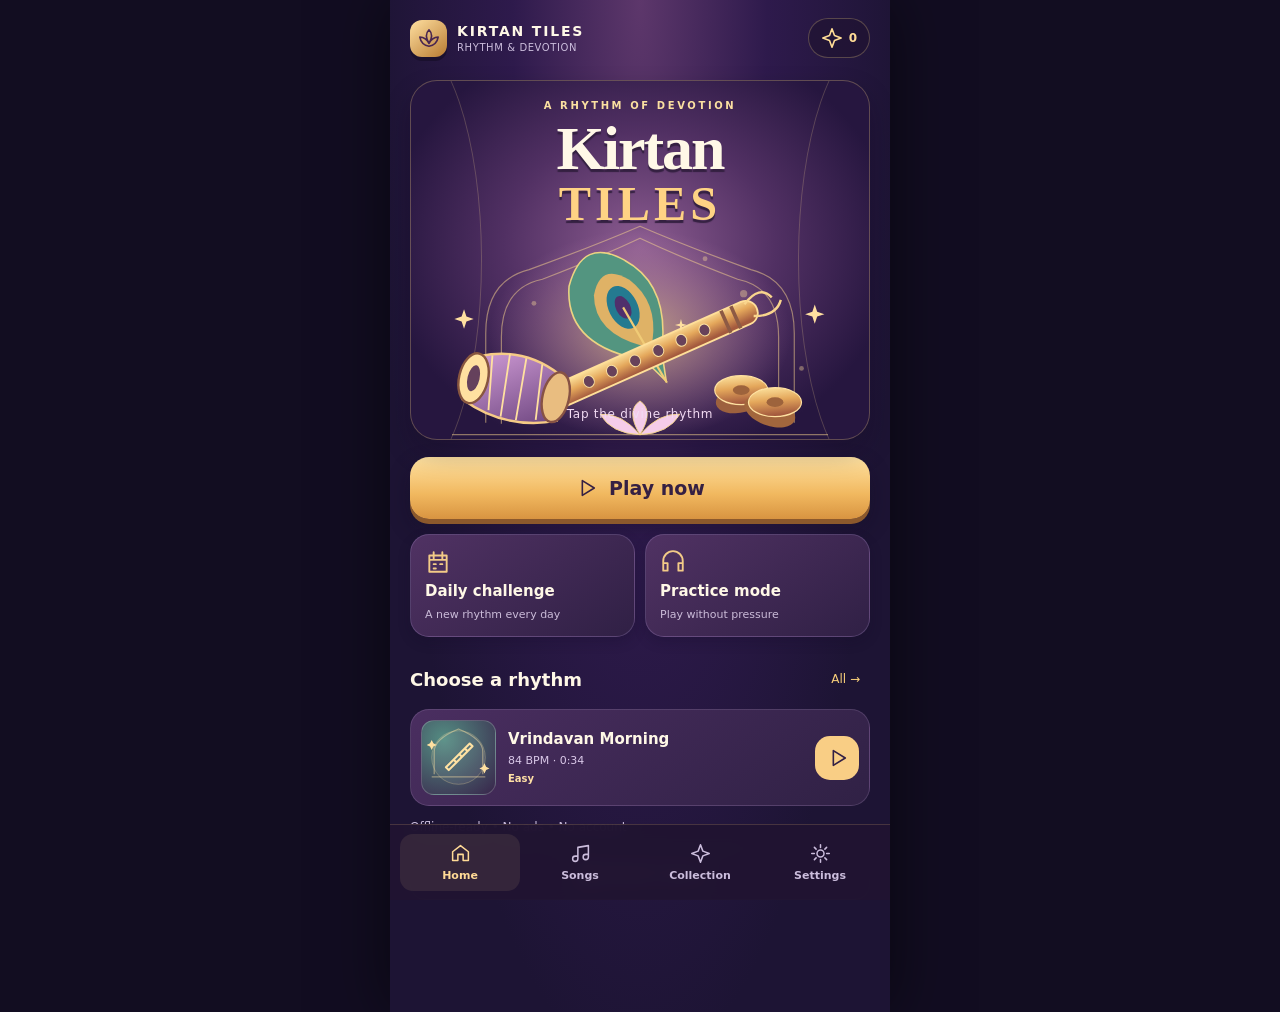
==== commit ecc43d15: "Fix browser global top name collision in Kirtan Tiles startup" ====
--- a/kirtan-tiles/index.html
+++ b/kirtan-tiles/index.html
@@ -16,16 +16,16 @@
 const lang=()=>['en','hi','mr'].indexOf(state.lang),t=k=>trn[k]?.[lang()]||k,sname=s=>s.name[lang()],fmt=n=>Math.round(n).toLocaleString('en-IN'),starCount=()=>Object.values(state.best).reduce((a,b)=>a+(Math.min(3,Math.max(0,+b.stars||0))),0);
 let page='home',filter='all',practice=false,selectedSong=0,run=null,raf=0,ac=null,bus=null,fx=null,noise=null,voices=new Set(),soundReady=false,screenVersion=0;
 const button=(label,act,cls='outline',icon='')=>'<button class="'+cls+'" data-act="'+act+'">'+(icon?ic(icon):'')+t(label)+'</button>';
-function top(){return '<div class="top"><div class="brand"><span class="brandmark">'+ic('lotus')+'</span><div>KIRTAN TILES<small>RHYTHM &amp; DEVOTION</small></div></div><span class="pill">'+ic('spark')+' '+starCount()+'</span></div>'}
+function headerBar(){return '<div class="top"><div class="brand"><span class="brandmark">'+ic('lotus')+'</span><div>KIRTAN TILES<small>RHYTHM &amp; DEVOTION</small></div></div><span class="pill">'+ic('spark')+' '+starCount()+'</span></div>'}
 function title(key,sub=''){return '<div class="pagehead"><button class="iconbtn" data-act="home" aria-label="'+t('home')+'">'+ic('back')+'</button><div><h1>'+t(key)+'</h1>'+(sub?'<p>'+sub+'</p>':'')+'</div></div>'}
 function duration(s){let d=Math.round(s.bars*4*60/s.bpm);return Math.floor(d/60)+':'+String(d%60).padStart(2,'0')}
 function stars(n){return '<span class="stars" aria-label="'+n+' stars">'+('★'.repeat(n)+'☆'.repeat(3-n))+'</span>'}
 function songCard(s,i){let locked=!practice&&i>=state.unlocked,b=state.best[s.id];return '<article class="song"><div class="cover" style="--c:'+s.color+'">'+cover(s)+'</div><div><h3>'+sname(s)+'</h3><p>'+s.bpm+' BPM · '+duration(s)+'</p><span class="tag">'+t(s.kind)+'</span> '+(b?stars(b.stars||0):'')+'</div><button class="start" data-act="song:'+i+'" '+(locked?'disabled':'')+' aria-label="'+(locked?t('unlock'):t('play'))+' '+sname(s)+'">'+ic(locked?'lock':'play')+'</button></article>'}
 function stopRun(){cancelAnimationFrame(raf);raf=0;if(run)run.active=false;stopVoices()}
-function render(p){if(page==='game'&&p!=='game'){stopRun();run=null}page=p;screenVersion++;modal.innerHTML='';app.dataset.page=p;app.dataset.skin=state.skin;document.documentElement.lang=state.lang;nav.hidden=p==='game';nav.innerHTML=[['home','home'],['songs','music'],['collection','spark'],['settings','settings']].map(([k,i])=>'<button class="'+(p===k?'active':'')+'" data-act="'+k+'">'+ic(i)+t(k)+'</button>').join('');let h='';if(p==='home'){h=top()+'<div class="hero"><div class="eyebrow">A RHYTHM OF DEVOTION</div><h1>Kirtan<span>TILES</span></h1><div class="heroart twinkle">'+art('hero')+'</div><p class="sub">'+t('tag')+'</p></div>'+button('play','play','play','play')+'<div class="quickgrid"><button class="cardbtn" data-act="daily">'+ic('calendar')+'<b>'+t('daily')+'</b><small>'+t('dailySub')+'</small></button><button class="cardbtn" data-act="practice">'+ic('headphones')+'<b>'+t('practice')+'</b><small>'+t('practiceSub')+'</small></button></div><div class="sectionhead"><h2>'+t('choose')+'</h2><button data-act="songs">'+t('all')+' →</button></div>'+songCard(songs[Math.min(state.unlocked-1,songs.length-1)],Math.min(state.unlocked-1,songs.length-1))+'<p class="muted">'+t('privacy')+'</p><button class="outline" data-act="games">'+ic('grid')+' Bhakti Gems</button>'}
-else if(p==='songs'){h=top()+title(practice?'practice':'songs',t('choose'))+'<div class="tabs">'+['all','easy','medium','hard'].map(k=>'<button class="'+(filter===k?'active':'')+'" data-act="filter:'+k+'">'+t(k)+'</button>').join('')+'</div>'+songs.map((s,i)=>filter==='all'||s.kind===filter?songCard(s,i):'').join('')+'<div class="panel"><h2>'+t('how')+'</h2><p>'+t('howBody')+'</p></div>'}
-else if(p==='collection'){h=top()+title('collection',t('stars')+' · '+starCount())+'<div class="skin-grid">'+skins.map(s=>'<div class="skin '+(state.skin===s.id?'active':'')+'"><div class="skin-art" style="--c:'+s.c+'"><i style="--offset:10px"></i><i style="--offset:-7px"></i><i style="--offset:3px"></i><i style="--offset:-13px"></i></div><b>'+s.name+'</b><div class="muted">'+s.cost+' ★</div><button data-act="skin:'+s.id+'" '+(starCount()<s.cost||state.skin===s.id?'disabled':'')+'>'+t(state.skin===s.id?'active':starCount()<s.cost?'unlock':'apply')+'</button></div>').join('')+'</div><div class="sectionhead"><h2>'+t('best')+'</h2></div>'+songs.map(s=>'<div class="row"><span>'+sname(s)+'</span><b>'+fmt(state.best[s.id]?.score||0)+'</b></div>').join('')}
-else if(p==='settings'){h=top()+title('settings')+'<div class="panel"><div class="row"><label for="music">'+t('music')+'</label><input type="range" min="0" max="100" step="5" id="music" value="'+state.music+'"></div><div class="row"><label for="effects">'+t('effects')+'</label><input type="range" min="0" max="100" step="5" id="effects" value="'+state.effects+'"></div><div class="row"><label for="offset">'+t('offset')+' <b id="offset-value">'+state.offset+' ms</b><small>'+t('offsetSub')+'</small></label><input type="range" min="-200" max="200" step="10" id="offset" value="'+state.offset+'"></div><div class="row"><label for="language">'+t('language')+'</label><select id="language"><option value="en">English</option><option value="hi">हिन्दी</option><option value="mr">मराठी</option></select></div></div><div class="panel"><h2>'+t('how')+'</h2><p>'+t('howBody')+'</p><p>'+t('privacy')+'</p></div>'}
+function render(p){if(page==='game'&&p!=='game'){stopRun();run=null}page=p;screenVersion++;modal.innerHTML='';app.dataset.page=p;app.dataset.skin=state.skin;document.documentElement.lang=state.lang;nav.hidden=p==='game';nav.innerHTML=[['home','home'],['songs','music'],['collection','spark'],['settings','settings']].map(([k,i])=>'<button class="'+(p===k?'active':'')+'" data-act="'+k+'">'+ic(i)+t(k)+'</button>').join('');let h='';if(p==='home'){h=headerBar()+'<div class="hero"><div class="eyebrow">A RHYTHM OF DEVOTION</div><h1>Kirtan<span>TILES</span></h1><div class="heroart twinkle">'+art('hero')+'</div><p class="sub">'+t('tag')+'</p></div>'+button('play','play','play','play')+'<div class="quickgrid"><button class="cardbtn" data-act="daily">'+ic('calendar')+'<b>'+t('daily')+'</b><small>'+t('dailySub')+'</small></button><button class="cardbtn" data-act="practice">'+ic('headphones')+'<b>'+t('practice')+'</b><small>'+t('practiceSub')+'</small></button></div><div class="sectionhead"><h2>'+t('choose')+'</h2><button data-act="songs">'+t('all')+' →</button></div>'+songCard(songs[Math.min(state.unlocked-1,songs.length-1)],Math.min(state.unlocked-1,songs.length-1))+'<p class="muted">'+t('privacy')+'</p><button class="outline" data-act="games">'+ic('grid')+' Bhakti Gems</button>'}
+else if(p==='songs'){h=headerBar()+title(practice?'practice':'songs',t('choose'))+'<div class="tabs">'+['all','easy','medium','hard'].map(k=>'<button class="'+(filter===k?'active':'')+'" data-act="filter:'+k+'">'+t(k)+'</button>').join('')+'</div>'+songs.map((s,i)=>filter==='all'||s.kind===filter?songCard(s,i):'').join('')+'<div class="panel"><h2>'+t('how')+'</h2><p>'+t('howBody')+'</p></div>'}
+else if(p==='collection'){h=headerBar()+title('collection',t('stars')+' · '+starCount())+'<div class="skin-grid">'+skins.map(s=>'<div class="skin '+(state.skin===s.id?'active':'')+'"><div class="skin-art" style="--c:'+s.c+'"><i style="--offset:10px"></i><i style="--offset:-7px"></i><i style="--offset:3px"></i><i style="--offset:-13px"></i></div><b>'+s.name+'</b><div class="muted">'+s.cost+' ★</div><button data-act="skin:'+s.id+'" '+(starCount()<s.cost||state.skin===s.id?'disabled':'')+'>'+t(state.skin===s.id?'active':starCount()<s.cost?'unlock':'apply')+'</button></div>').join('')+'</div><div class="sectionhead"><h2>'+t('best')+'</h2></div>'+songs.map(s=>'<div class="row"><span>'+sname(s)+'</span><b>'+fmt(state.best[s.id]?.score||0)+'</b></div>').join('')}
+else if(p==='settings'){h=headerBar()+title('settings')+'<div class="panel"><div class="row"><label for="music">'+t('music')+'</label><input type="range" min="0" max="100" step="5" id="music" value="'+state.music+'"></div><div class="row"><label for="effects">'+t('effects')+'</label><input type="range" min="0" max="100" step="5" id="effects" value="'+state.effects+'"></div><div class="row"><label for="offset">'+t('offset')+' <b id="offset-value">'+state.offset+' ms</b><small>'+t('offsetSub')+'</small></label><input type="range" min="-200" max="200" step="10" id="offset" value="'+state.offset+'"></div><div class="row"><label for="language">'+t('language')+'</label><select id="language"><option value="en">English</option><option value="hi">हिन्दी</option><option value="mr">मराठी</option></select></div></div><div class="panel"><h2>'+t('how')+'</h2><p>'+t('howBody')+'</p><p>'+t('privacy')+'</p></div>'}
 if(p!=='game'){screen.className='wrap';screen.style.cssText='';screen.innerHTML=h;if(p==='settings')$('language').value=state.lang;window.scrollTo(0,0)}}
 const laneIcons=['lotus','flute','drum','bell'];const patterns=[[0,2,1,3,1,2,0,3],[1,3,2,0,2,1,3,0],[0,1,2,3,2,1,0,2],[3,1,2,0,1,3,0,2]];
 const melody=[[0,2,4,7,4,2,0,2],[4,7,9,7,4,2,0,4],[7,9,12,9,7,4,2,4],[2,4,7,4,2,0,-3,0]];
@@ -38,18 +38,18 @@
 function feedback(kind){if(!ac||!soundReady||state.effects===0)return;let now=ac.currentTime;const seq=kind==='perfect'?[880,1174.66]:kind==='great'?[783.99]:kind==='good'?[659.25]:kind==='miss'?[220]:kind==='win'?[523.25,659.25,783.99,1046.5,1318.5]:[440,392,329.63];seq.forEach((n,i)=>voice(n,now+i*(kind==='win'?.12:.045),kind==='win'?.34:.12,kind==='miss'?.035:.07,'sine',fx))}
 function gameShell(s){screen.className='';screen.style.cssText='display:flex;flex-direction:column;flex:1;min-height:0';screen.innerHTML='<header class="game-head"><button class="iconbtn" data-act="pause" aria-label="'+t('paused')+'">'+ic('pause')+'</button><div class="songtitle"><b>'+sname(s)+'</b><small>'+s.bpm+' BPM · '+t(s.kind)+(practice?' · '+t('practice'):'')+'</small></div><span class="pill">'+ic('music')+' '+duration(s)+'</span></header><div class="progress"><i id="progress"></i></div><div class="game-hud"><div><small>'+t('score')+'</small><strong id="score">0</strong></div><div><small>'+t('combo')+'</small><strong class="accent" id="combo">0×</strong></div><div><small>'+t('accuracy')+'</small><strong id="acc">100%</strong></div></div><div class="stage" id="stage"><div class="lanes">'+laneIcons.map((x,i)=>'<div class="lane" id="lane'+i+'"></div>').join('')+'</div><div class="stage-ornament">'+art('stage')+'</div><div class="notes" id="notes"></div><div class="strike"></div><div class="pads">'+laneIcons.map((x,i)=>'<div class="pad" id="pad'+i+'">'+ic(x)+'<span>'+['D','F','J','K'][i]+'</span></div>').join('')+'</div><div class="judgment" id="judge"></div><div class="countdown" id="countdown"><strong id="count">3</strong><span>'+t('ready')+'</span></div></div><div class="game-foot">'+t('tap')+'</div>';const stage=$('stage');stage.addEventListener('pointerdown',e=>{e.preventDefault();let rect=stage.getBoundingClientRect(),lane=Math.max(0,Math.min(3,Math.floor((e.clientX-rect.left)/rect.width*4)));hit(lane)},{passive:false})}
 function clock(){return run?(run.clockAudio&&ac?ac.currentTime:performance.now()/1000)-run.origin:0}
-function start(i,p=practice){if(i<0||i>=songs.length||(!p&&i>=state.unlocked))return;stopRun();practice=p;selectedSong=i;let s=songs[i];page='game';app.dataset.page='game';app.dataset.skin=state.skin;nav.hidden=true;modal.innerHTML='';gameShell(s);let notes=chart(s);run={song:s,notes,active:false,paused:false,score:0,combo:0,max:0,hits:0,weighted:0,done:0,perfect:0,great:0,good:0,miss:0,origin:0,clockAudio:false,position:0,audioIdx:0,beatIdx:0,version:++screenVersion};let mine=run;initAudio().then(ok=>{if(run!==mine||page!=='game'||mine.paused)return;beginClock(0,ok)});let version=mine.version;setTimeout(()=>{if(run===mine&&run.version===version&&!run.active&&!run.paused)beginClock(0,false)},700)}
+function start(i,p=practice){if(i<0||i>=songs.length||(!p&&i>=state.unlocked))return;stopRun();practice=p;selectedSong=i;let s=songs[i];page='game';app.dataset.page='game';app.dataset.skin=state.skin;nav.hidden=true;modal.innerHTML='';gameShell(s);let notes=chart(s);run={song:s,notes,active:false,paused:false,score:0,combo:0,max:0,hits:0,weighted:0,done:0,perfect:0,great:0,good:0,miss:0,origin:0,clockAudio:false,position:0,audioIdx:0,beatIdx:0,version:++screenVersion};let mine=run;initAudio().then(ok=>{if(run!==mine||page!=='game'||mine.paused||mine.active||mine.finished)return;beginClock(0,ok)});let version=mine.version;setTimeout(()=>{if(run===mine&&run.version===version&&!run.active&&!run.paused)beginClock(0,false)},700)}
 function beginClock(position,ok=soundReady){if(!run)return;stopVoices();run.clockAudio=!!(ok&&ac&&ac.state==='running');run.origin=(run.clockAudio?ac.currentTime:performance.now()/1000)+2.6-position;run.position=position;run.audioIdx=run.notes.findIndex(n=>n.time>=position-.01);if(run.audioIdx<0)run.audioIdx=run.notes.length;run.beatIdx=Math.max(0,Math.ceil(position/(60/run.song.bpm)-.001));run.paused=false;run.active=true;cancelAnimationFrame(raf);raf=requestAnimationFrame(frame)}
 function schedule(now){if(!run.clockAudio||!ac||ac.state!=='running')return;let r=run,s=r.song,beat=60/s.bpm;while(r.audioIdx<r.notes.length&&r.notes[r.audioIdx].time<=now+.17){let n=r.notes[r.audioIdx++];if(n.time>=now-.05)flute(n.note,r.origin+n.time,beat*(s.kind==='hard'?.38:.62))}while(r.beatIdx<s.bars*4&&r.beatIdx*beat<=now+.17){let j=r.beatIdx++,at=r.origin+j*beat;if(at<ac.currentTime-.05)continue;percussion(Math.max(ac.currentTime+.005,at),j%4===0||j%4===2);voice(freq(s.root-12+(j%4===1?7:0)),at,beat*.7,.055,'triangle');voice(2700,at+beat*.5,.075,.018,'sine')}}
 function hud(){if(!run)return;$('score').textContent=fmt(run.score);$('combo').textContent=run.combo+'×';$('acc').textContent=(run.done?Math.round(run.weighted/run.done*100):100)+'%'}
 function judged(kind,lane){const j=$('judge');j.className='judgment '+(kind==='miss'?'miss':'');j.innerHTML=t(kind)+(run.combo>=3?'<small>'+run.combo+' '+t('combo')+'</small>':'');void j.offsetWidth;j.classList.add('show');if(lane!==undefined){let a=$('lane'+lane),b=$('pad'+lane);a.classList.add('lit');b.classList.add('pressed');setTimeout(()=>{a.classList.remove('lit');b.classList.remove('pressed')},100)}feedback(kind)}
 function register(n,kind){if(n.status)return;n.status=kind==='miss'?2:1;run.done++;if(n.el){n.el.remove();n.el=null}if(kind==='miss'){run.miss++;run.combo=0}else{run[kind]++;run.hits++;run.combo++;run.max=Math.max(run.max,run.combo);let w=kind==='perfect'?1:kind==='great'?.8:.55;run.weighted+=w;run.score+=Math.round(w*100)*(1+Math.floor(run.combo/12))}hud();judged(kind,kind==='miss'?undefined:n.lane)}
-function hit(lane){if(!run||!run.active||run.paused)return;let now=clock()-state.offset/1000;if(now<-.23)return;let note=null,dist=.23;for(const n of run.notes){if(n.status||n.lane!==lane)continue;let d=Math.abs(n.time-now);if(d<dist){note=n;dist=d}if(n.time>now+.24)break}if(note){register(note,dist<=.075?'perfect':dist<=.135?'great':'good')}else{let a=$('lane'+lane),b=$('pad'+lane);a.classList.add('lit');b.classList.add('pressed');setTimeout(()=>{a.classList.remove('lit');b.classList.remove('pressed')},75);run.combo=0;hud()}}
-function frame(){let r=run;if(!r||!r.active||r.paused)return;const now=clock(),visual=now-state.offset/1000,stage=$('stage'),h=stage.clientHeight,line=h*.82,travel=r.song.kind==='hard'?1.5:r.song.kind==='medium'?1.8:2.05;const count=$('countdown');count.hidden=now>=0;if(now<0)$('count').textContent=String(Math.max(1,Math.ceil(-now)));schedule(now);let finishAt=r.song.bars*4*60/r.song.bpm+.55;$('progress').style.width=Math.max(0,Math.min(100,now/finishAt*100))+'%';for(const n of r.notes){if(n.status)continue;if(n.time<visual-.23){register(n,'miss');continue}if(n.time-visual>travel+.3)break;if(!n.el){let el=document.createElement('div');el.className='note';el.style.setProperty('--lane',n.lane);el.innerHTML=ic(laneIcons[n.lane]);$('notes').append(el);n.el=el}let y=line-(n.time-visual)/travel*line-n.el.offsetHeight/2;n.el.style.transform='translate3d(0,'+y.toFixed(1)+'px,0)'}if(now>=finishAt+.25){finish();return}raf=requestAnimationFrame(frame)}
-function pause(){if(!run||run.paused)return;run.position=Math.max(0,clock());run.active=false;run.paused=true;cancelAnimationFrame(raf);stopVoices();modal.innerHTML='<div class="dialog-back"><section class="dialog" role="dialog" aria-modal="true"><div class="badge">'+sname(run.song)+'</div><h2>'+t('paused')+'</h2><p>'+t('tap')+'</p>'+button('resume','resume','play','play')+button('retry','retry')+button('exit','songs')+'</section></div>'}
+function hit(lane){if(!run||!run.active||run.paused)return;let now=clock()-state.offset/1000;if(now<-.23)return;if(!run.tapTimes)run.tapTimes=[-99,-99,-99,-99];if(now-run.tapTimes[lane]<.065)return;run.tapTimes[lane]=now;let note=null,dist=.23;for(const n of run.notes){if(n.status||n.lane!==lane)continue;let d=Math.abs(n.time-now);if(d<dist){note=n;dist=d}if(n.time>now+.24)break}if(note){register(note,dist<=.075?'perfect':dist<=.135?'great':'good')}else{let a=$('lane'+lane),b=$('pad'+lane);a.classList.add('lit');b.classList.add('pressed');setTimeout(()=>{a.classList.remove('lit');b.classList.remove('pressed')},75);run.combo=0;hud()}}
+function frame(){let r=run;if(!r||!r.active||r.paused)return;if(r.clockAudio&&ac&&ac.state!=='running'){pause();return}const now=clock(),visual=now-state.offset/1000,stage=$('stage'),h=stage.clientHeight,line=h*.82,travel=r.song.kind==='hard'?1.5:r.song.kind==='medium'?1.8:2.05;const count=$('countdown');count.hidden=now>=0;if(now<0)$('count').textContent=String(Math.max(1,Math.ceil(-now)));schedule(now);let finishAt=r.song.bars*4*60/r.song.bpm+.55;$('progress').style.width=Math.max(0,Math.min(100,now/finishAt*100))+'%';for(const n of r.notes){if(n.status)continue;if(n.time<visual-.23){register(n,'miss');continue}if(n.time-visual>travel+.3)break;if(!n.el){let el=document.createElement('div');el.className='note';el.style.setProperty('--lane',n.lane);el.innerHTML=ic(laneIcons[n.lane]);$('notes').append(el);n.el=el}let y=line-(n.time-visual)/travel*line-n.el.offsetHeight/2;n.el.style.transform='translate3d(0,'+y.toFixed(1)+'px,0)'}if(now>=finishAt+.25){finish();return}raf=requestAnimationFrame(frame)}
+function pause(){if(!run||run.paused||run.finished)return;run.position=Math.max(0,clock());run.active=false;run.paused=true;cancelAnimationFrame(raf);stopVoices();modal.innerHTML='<div class="dialog-back"><section class="dialog" role="dialog" aria-modal="true"><div class="badge">'+sname(run.song)+'</div><h2>'+t('paused')+'</h2><p>'+t('tap')+'</p>'+button('resume','resume','play','play')+button('retry','retry')+button('exit','songs')+'</section></div>'}
 function resume(){if(!run||!run.paused)return;modal.innerHTML='';let r=run;initAudio().then(ok=>{if(run===r&&r.paused)beginClock(r.position,ok)})}
-function finish(){let r=run;if(!r)return;stopRun();let acc=r.notes.length?r.weighted/r.notes.length:0,passed=acc>=.6,st=acc>=.9?3:acc>=.75?2:passed?1:0;if(!practice){let prev=state.best[r.song.id]||{score:0,stars:0};state.best[r.song.id]={score:Math.max(prev.score||0,r.score),stars:Math.max(prev.stars||0,st),accuracy:Math.max(prev.accuracy||0,acc)};if(passed)state.unlocked=Math.max(state.unlocked,Math.min(songs.length,selectedSong+2));save()}feedback(passed?'win':'lose');modal.innerHTML='<div class="dialog-back"><section class="dialog" role="dialog" aria-modal="true"><span class="badge">'+t(practice?'practiceOnly':'finished')+'</span><div class="result-art">'+art('result')+'</div><div class="result-stars">'+('★'.repeat(st)+'☆'.repeat(3-st))+'</div><h2>'+t(passed?'complete':'again')+'</h2><p style="margin:3px 0 0">'+sname(r.song)+'</p><div class="result-score">'+fmt(r.score)+'</div><div class="metrics"><div><small>'+t('accuracy')+'</small><b>'+Math.round(acc*100)+'%</b></div><div><small>'+t('max')+'</small><b>'+r.max+'×</b></div><div><small>'+t('hits')+'</small><b>'+r.hits+'/'+r.notes.length+'</b></div></div>'+(passed&&!practice&&selectedSong<songs.length-1?button('next','next','play','play'):button('retry','retry','play','refresh'))+button(passed&&!practice&&selectedSong<songs.length-1?'retry':'exit',passed&&!practice&&selectedSong<songs.length-1?'retry':'songs')+button('home','home')+'</section></div>'}
+function finish(){let r=run;if(!r||r.finished)return;r.finished=true;stopRun();let acc=r.notes.length?r.weighted/r.notes.length:0,passed=acc>=.6,st=acc>=.9?3:acc>=.75?2:passed?1:0;if(!practice){let prev=state.best[r.song.id]||{score:0,stars:0};state.best[r.song.id]={score:Math.max(prev.score||0,r.score),stars:Math.max(prev.stars||0,st),accuracy:Math.max(prev.accuracy||0,acc)};if(passed)state.unlocked=Math.max(state.unlocked,Math.min(songs.length,selectedSong+2));save()}feedback(passed?'win':'lose');modal.innerHTML='<div class="dialog-back"><section class="dialog" role="dialog" aria-modal="true"><span class="badge">'+t(practice?'practiceOnly':'finished')+'</span><div class="result-art">'+art('result')+'</div><div class="result-stars">'+('★'.repeat(st)+'☆'.repeat(3-st))+'</div><h2>'+t(passed?'complete':'again')+'</h2><p style="margin:3px 0 0">'+sname(r.song)+'</p><div class="result-score">'+fmt(r.score)+'</div><div class="metrics"><div><small>'+t('accuracy')+'</small><b>'+Math.round(acc*100)+'%</b></div><div><small>'+t('max')+'</small><b>'+r.max+'×</b></div><div><small>'+t('hits')+'</small><b>'+r.hits+'/'+r.notes.length+'</b></div></div>'+(passed&&!practice&&selectedSong<songs.length-1?button('next','next','play','play'):button('retry','retry','play','refresh'))+button(passed&&!practice&&selectedSong<songs.length-1?'retry':'exit',passed&&!practice&&selectedSong<songs.length-1?'retry':'songs')+button('home','home')+'</section></div>'}
 function action(a){let [k,v]=a.split(':');if(k==='home'){practice=false;render('home')}else if(k==='songs'){practice=false;filter='all';render('songs')}else if(k==='settings'||k==='collection')render(k);else if(k==='play'){practice=false;start(Math.min(state.unlocked-1,songs.length-1),false)}else if(k==='practice'){practice=true;filter='all';render('songs')}else if(k==='daily'){let d=new Date(),i=(d.getFullYear()*372+(d.getMonth()+1)*31+d.getDate())%songs.length;start(i,true)}else if(k==='filter'){filter=v;render('songs')}else if(k==='song')start(+v);else if(k==='skin'){let s=skins.find(x=>x.id===v);if(s&&starCount()>=s.cost){state.skin=s.id;save();render('collection')}}else if(k==='pause')pause();else if(k==='resume')resume();else if(k==='retry')start(selectedSong,practice);else if(k==='next')start(Math.min(selectedSong+1,songs.length-1),false);else if(k==='games')location.href='../'}
-document.addEventListener('click',e=>{let b=e.target.closest('[data-act]');if(b&&!b.disabled)action(b.dataset.act)});document.addEventListener('input',e=>{let k=e.target.id;if(['music','effects','offset'].includes(k)){state[k]=+e.target.value;if(k==='offset')$('offset-value').textContent=state.offset+' ms';if(ac){bus.gain.value=state.music/100*.65;fx.gain.value=state.effects/100*.65}save()}});document.addEventListener('change',e=>{if(e.target.id==='language'){state.lang=e.target.value;save();render('settings')}});document.addEventListener('keydown',e=>{let i=['d','f','j','k'].indexOf(e.key.toLowerCase());if(page==='game'&&i>=0&&!e.repeat){e.preventDefault();hit(i)}if(page==='game'&&e.key==='Escape'){if(run?.paused)resume();else pause()}});document.addEventListener('visibilitychange',()=>{if(document.hidden&&page==='game'&&run?.active)pause()});window.addEventListener('pagehide',stopRun);
+document.addEventListener('click',e=>{let b=e.target.closest('[data-act]');if(b&&!b.disabled)action(b.dataset.act)});document.addEventListener('input',e=>{let k=e.target.id;if(['music','effects','offset'].includes(k)){state[k]=+e.target.value;if(k==='offset')$('offset-value').textContent=state.offset+' ms';if(ac){bus.gain.value=state.music/100*.65;fx.gain.value=state.effects/100*.65}save()}});document.addEventListener('change',e=>{if(e.target.id==='language'){state.lang=e.target.value;save();render('settings')}});document.addEventListener('keydown',e=>{let i=['d','f','j','k'].indexOf(e.key.toLowerCase());if(page==='game'&&i>=0&&!e.repeat){e.preventDefault();hit(i)}if(page==='game'&&e.key==='Escape'){if(run?.paused)resume();else pause()}});document.addEventListener('visibilitychange',()=>{if(document.hidden&&page==='game'&&run?.active)pause()});window.addEventListener('pagehide',()=>{if(page==='game'&&run?.active)pause();else stopVoices()});
 render('home');if('serviceWorker'in navigator){navigator.serviceWorker.register('./sw.js',{scope:'./'}).catch(()=>{})}
 </script></body></html>
